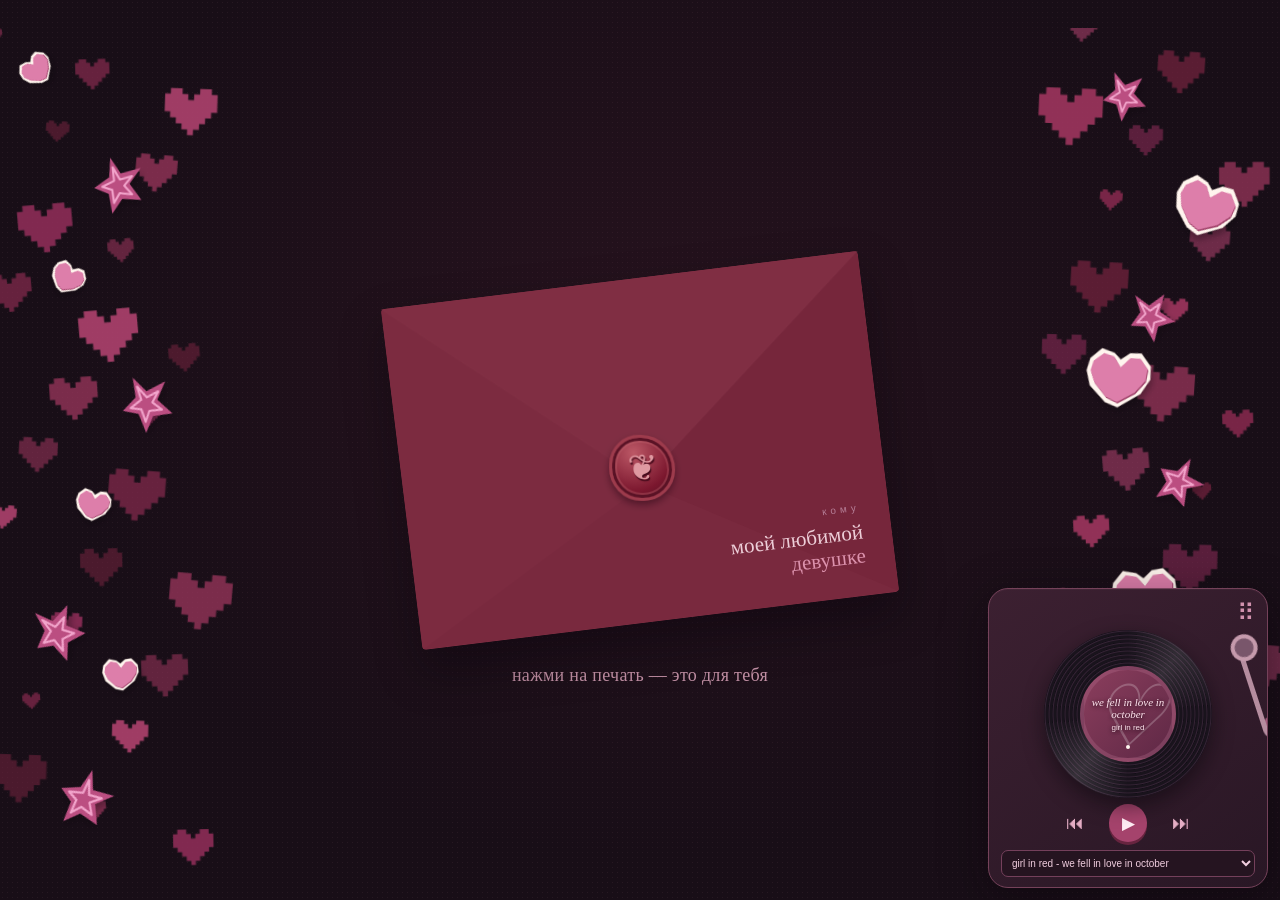
==== index.html @ 36d7505a "Add romantic letter site with music and photo ribbons" ====
<!doctype html>
<html lang="ru">
<head>
  <meta charset="utf-8">
  <meta name="viewport" content="width=device-width, initial-scale=1">
  <meta http-equiv="refresh" content="0;url=main.html">
  <title>Для тебя</title>
</head>
<body><a href="main.html">Открыть письмо</a></body>
</html>
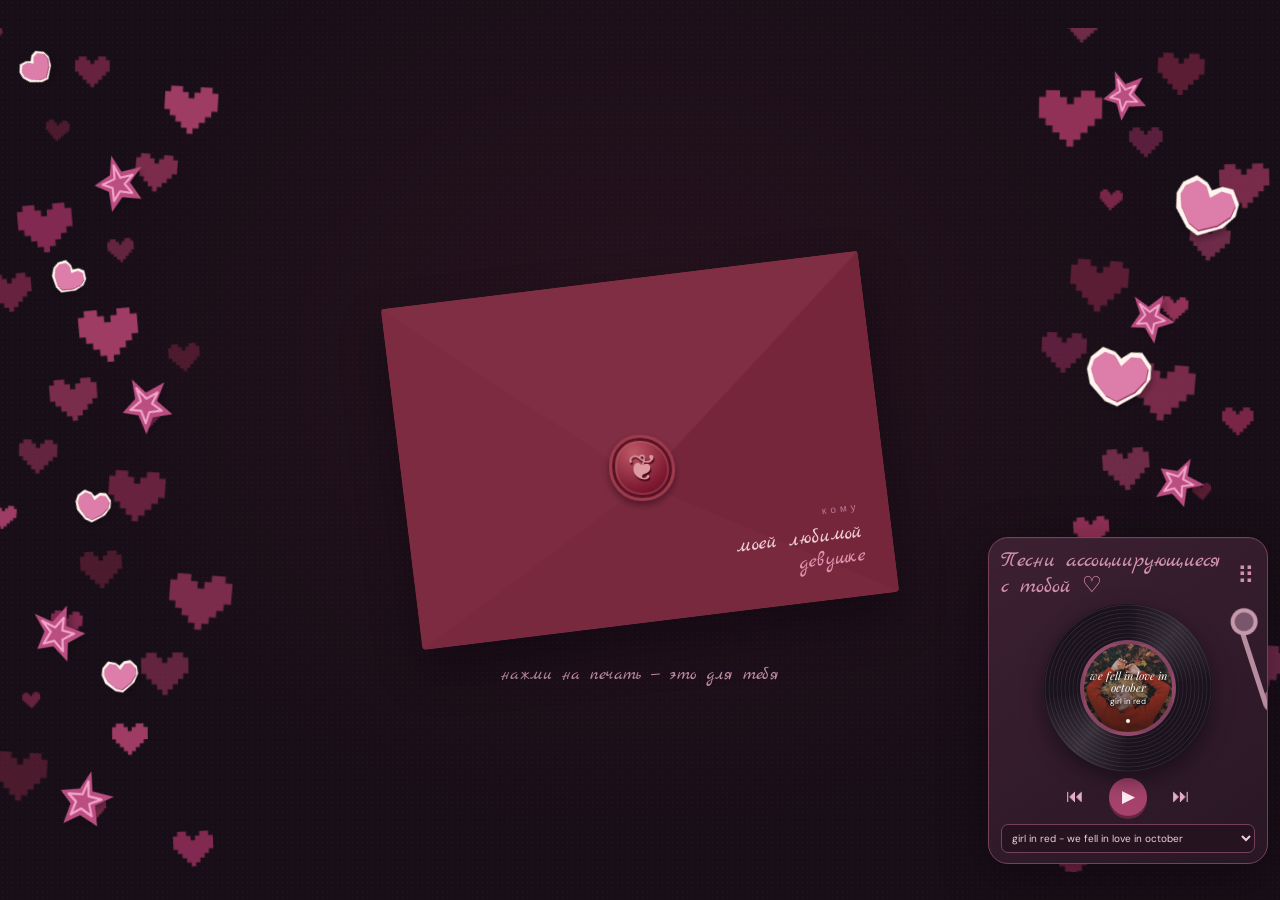
==== commit f1e4db3a: "Update love letter content, decorations and animations" ====
--- a/index.html
+++ b/index.html
@@ -4,7 +4,7 @@
   <meta charset="utf-8">
   <meta name="viewport" content="width=device-width, initial-scale=1">
   <meta http-equiv="refresh" content="0;url=main.html">
-  <title>Для тебя</title>
+  <title>For my loml</title>
 </head>
 <body><a href="main.html">Открыть письмо</a></body>
 </html>
